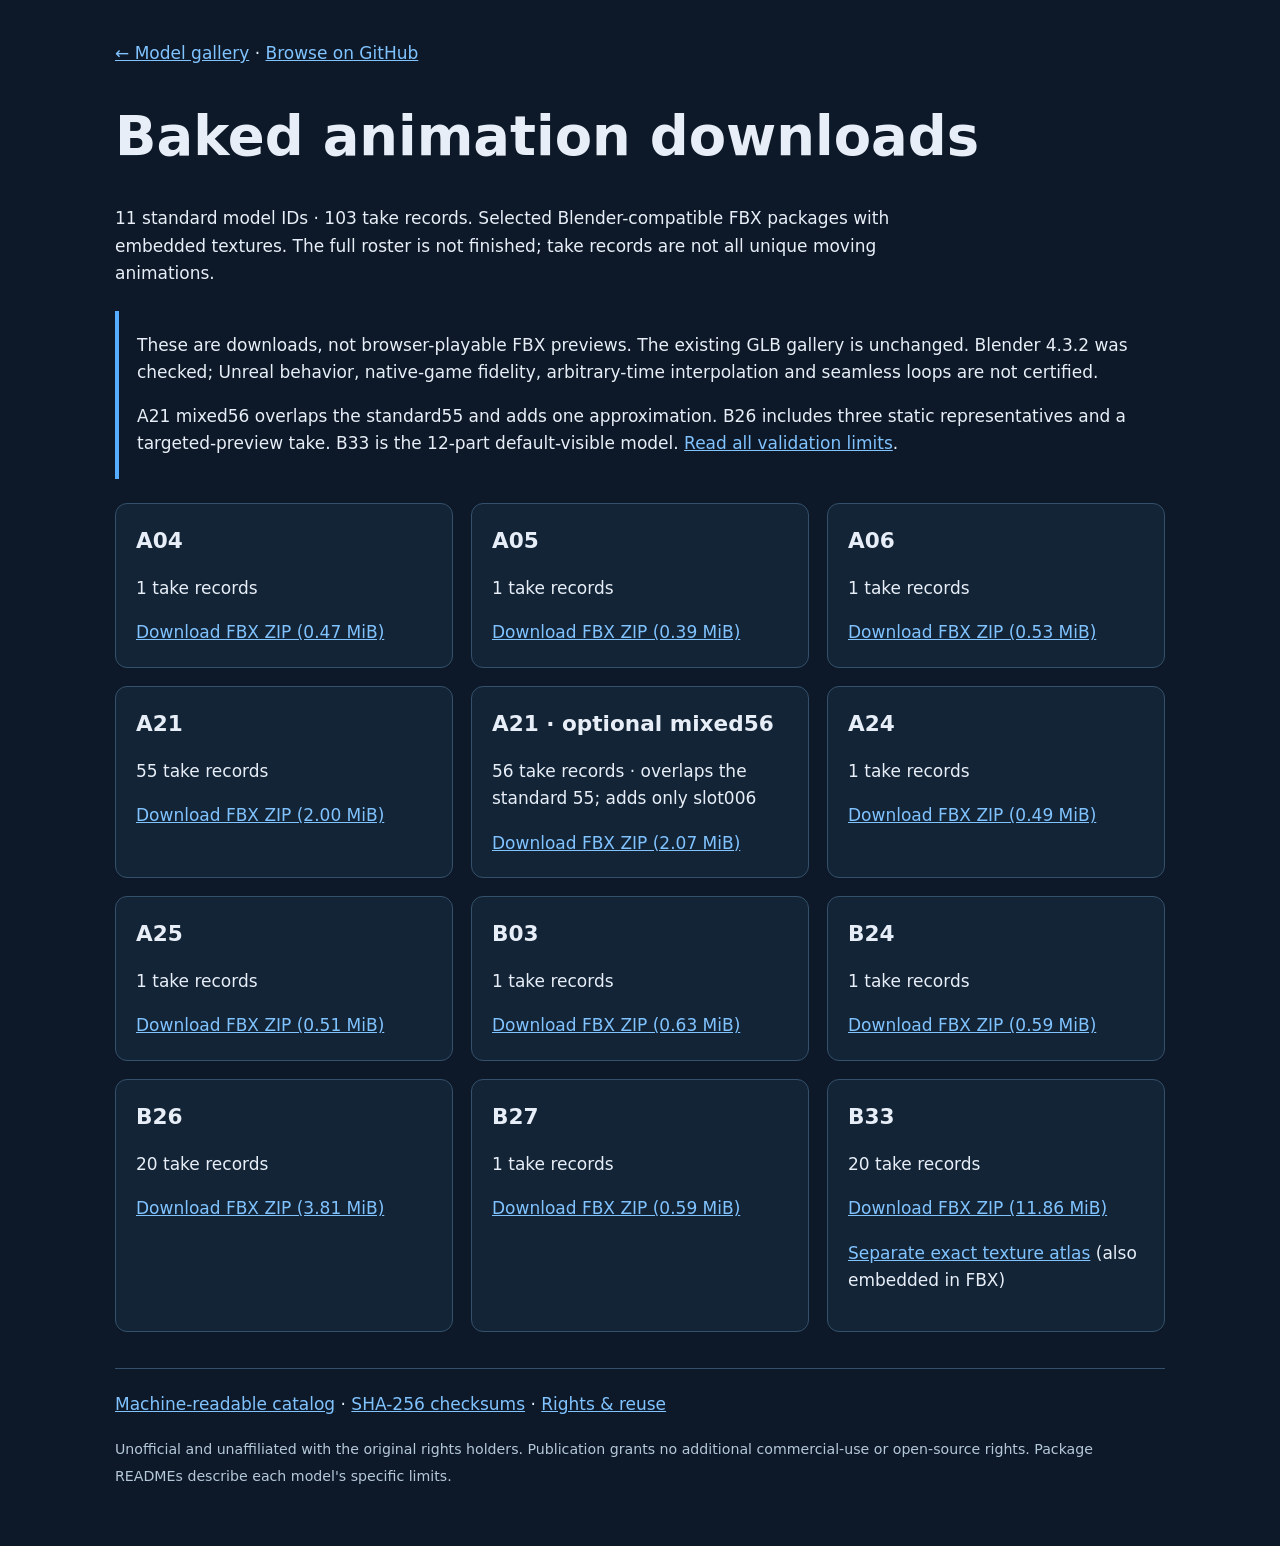
==== animations/index.html @ e0fa0abb "Add checked baked animation downloads for 11 source IDs" ====
<!doctype html>
<html lang="en"><head><meta charset="utf-8"><meta name="viewport" content="width=device-width, initial-scale=1"><title>Zoids animation downloads · CDworks</title><meta name="description" content="Experimental baked FBX animation downloads for 11 Zoids VS III source IDs, with documented compatibility limits."><style>body{margin:0;background:#0d1928;color:#e7eef7;font:17px/1.6 system-ui,sans-serif}main{max-width:1050px;margin:auto;padding:40px 24px}a{color:#80c3ff}h1{line-height:1.2;font-size:clamp(2rem,5vw,3.4rem)}.lead{max-width:850px}ul{list-style:none;padding:0;display:grid;grid-template-columns:repeat(auto-fit,minmax(260px,1fr));gap:18px}li{border:1px solid #34516b;border-radius:12px;padding:20px;background:#132437}li h2{font-size:1.35rem;margin:0}small{color:#b5c8da}.notice{border-left:4px solid #56adff;padding:4px 18px;margin:24px 0}footer{margin-top:36px;border-top:1px solid #34516b;padding-top:22px}</style></head>
<body><main><nav><a href="../">← Model gallery</a> · <a href="https://github.com/CDworks-Design/zoids-vs3-assets/tree/main/animations">Browse on GitHub</a></nav><h1>Baked animation downloads</h1><p class="lead">11 standard model IDs · 103 take records. Selected Blender-compatible FBX packages with embedded textures. The full roster is not finished; take records are not all unique moving animations.</p>
<div class="notice"><p>These are downloads, not browser-playable FBX previews. The existing GLB gallery is unchanged. Blender 4.3.2 was checked; Unreal behavior, native-game fidelity, arbitrary-time interpolation and seamless loops are not certified.</p><p>A21 mixed56 overlaps the standard55 and adds one approximation. B26 includes three static representatives and a targeted-preview take. B33 is the 12-part default-visible model. <a href="https://github.com/CDworks-Design/zoids-vs3-assets/blob/main/animations/README.md">Read all validation limits</a>.</p></div>
<ul><li><h2>A04</h2><p>1 take records</p><a href="downloads/A04-blender-compat-1-takes.zip" download>Download FBX ZIP (0.47 MiB)</a></li>
<li><h2>A05</h2><p>1 take records</p><a href="downloads/A05-blender-compat-1-takes.zip" download>Download FBX ZIP (0.39 MiB)</a></li>
<li><h2>A06</h2><p>1 take records</p><a href="downloads/A06-blender-compat-1-takes.zip" download>Download FBX ZIP (0.53 MiB)</a></li>
<li><h2>A21</h2><p>55 take records</p><a href="downloads/A21-blender-compat-55-takes.zip" download>Download FBX ZIP (2.00 MiB)</a></li>
<li><h2>A21 · optional mixed56</h2><p>56 take records · overlaps the standard 55; adds only slot006</p><a href="downloads/A21-mixed56-approximation-56-takes.zip" download>Download FBX ZIP (2.07 MiB)</a></li>
<li><h2>A24</h2><p>1 take records</p><a href="downloads/A24-blender-compat-1-takes.zip" download>Download FBX ZIP (0.49 MiB)</a></li>
<li><h2>A25</h2><p>1 take records</p><a href="downloads/A25-blender-compat-1-takes.zip" download>Download FBX ZIP (0.51 MiB)</a></li>
<li><h2>B03</h2><p>1 take records</p><a href="downloads/B03-blender-compat-1-takes.zip" download>Download FBX ZIP (0.63 MiB)</a></li>
<li><h2>B24</h2><p>1 take records</p><a href="downloads/B24-blender-compat-1-takes.zip" download>Download FBX ZIP (0.59 MiB)</a></li>
<li><h2>B26</h2><p>20 take records</p><a href="downloads/B26-blender-compat-20-takes.zip" download>Download FBX ZIP (3.81 MiB)</a></li>
<li><h2>B27</h2><p>1 take records</p><a href="downloads/B27-blender-compat-1-takes.zip" download>Download FBX ZIP (0.59 MiB)</a></li>
<li><h2>B33</h2><p>20 take records</p><a href="downloads/B33-blender-compat-20-takes.zip" download>Download FBX ZIP (11.86 MiB)</a><p><a href="downloads/b33_tex_014560_cmpr.png" download>Separate exact texture atlas</a> (also embedded in FBX)</p></li></ul><footer><a href="catalog.json">Machine-readable catalog</a> · <a href="SHA256SUMS">SHA-256 checksums</a> · <a href="https://github.com/CDworks-Design/zoids-vs3-assets/blob/main/ASSET_RIGHTS.md">Rights &amp; reuse</a><p><small>Unofficial and unaffiliated with the original rights holders. Publication grants no additional commercial-use or open-source rights. Package READMEs describe each model's specific limits.</small></p></footer></main></body></html>
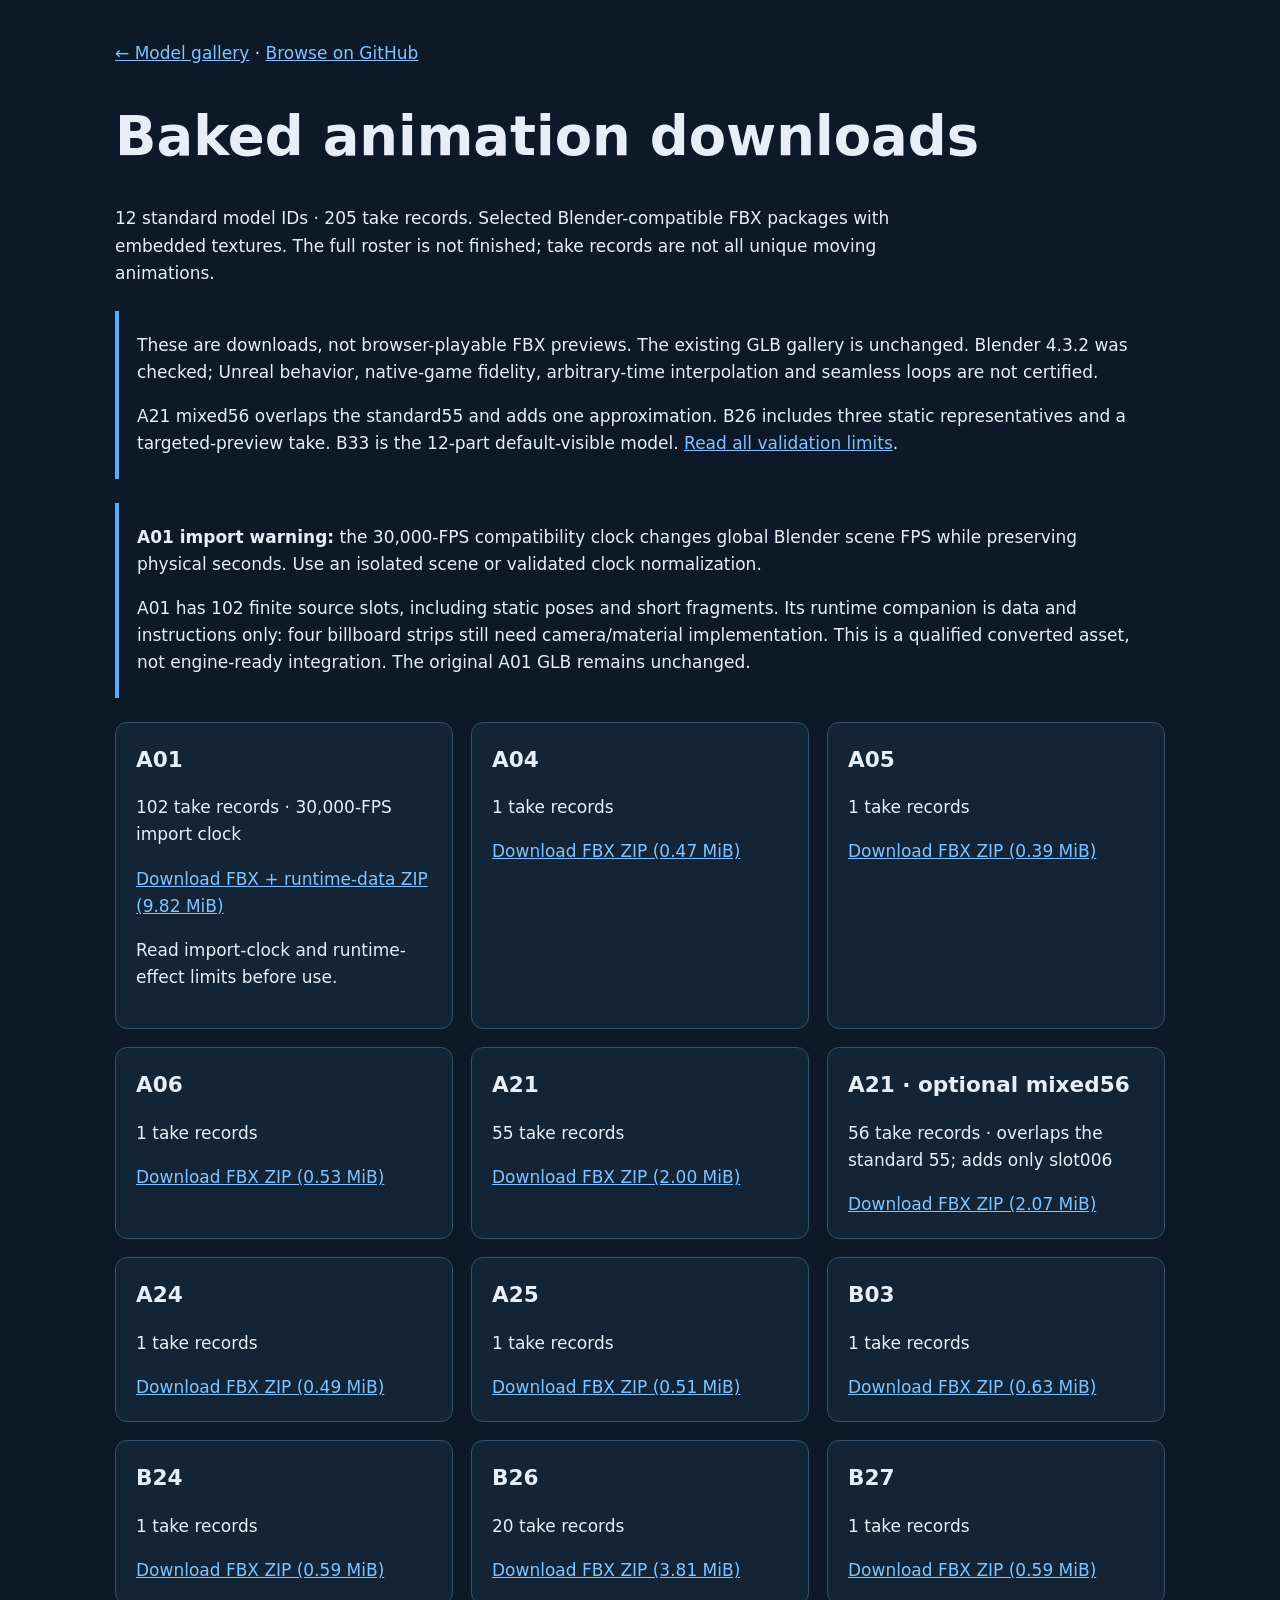
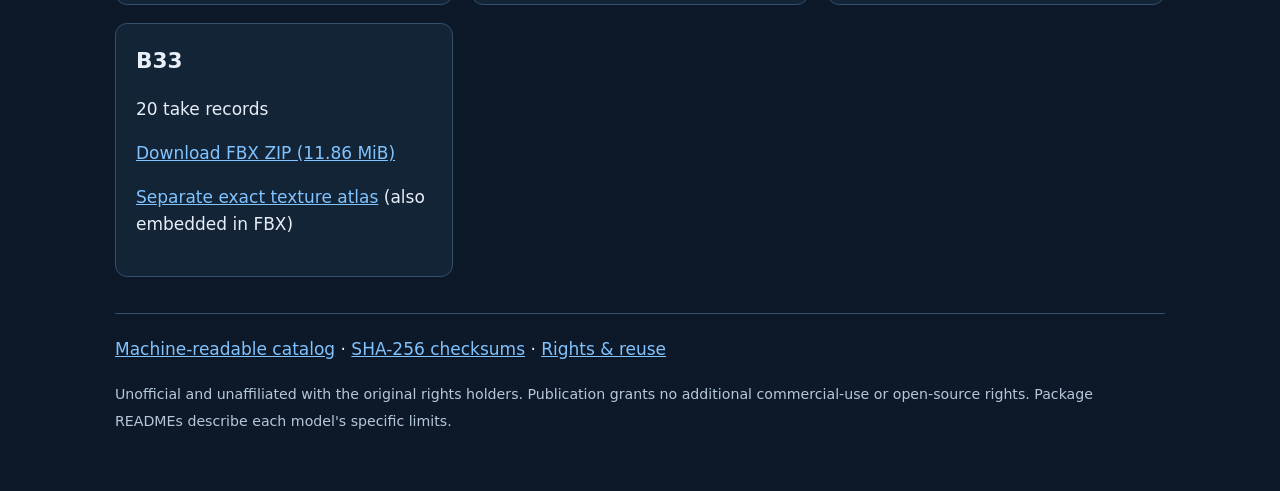
==== commit 319fd2e4: "Add qualified A01 102-take converted asset package and runtime caveats" ====
--- a/animations/index.html
+++ b/animations/index.html
@@ -1,8 +1,10 @@
 <!doctype html>
-<html lang="en"><head><meta charset="utf-8"><meta name="viewport" content="width=device-width, initial-scale=1"><title>Zoids animation downloads · CDworks</title><meta name="description" content="Experimental baked FBX animation downloads for 11 Zoids VS III source IDs, with documented compatibility limits."><style>body{margin:0;background:#0d1928;color:#e7eef7;font:17px/1.6 system-ui,sans-serif}main{max-width:1050px;margin:auto;padding:40px 24px}a{color:#80c3ff}h1{line-height:1.2;font-size:clamp(2rem,5vw,3.4rem)}.lead{max-width:850px}ul{list-style:none;padding:0;display:grid;grid-template-columns:repeat(auto-fit,minmax(260px,1fr));gap:18px}li{border:1px solid #34516b;border-radius:12px;padding:20px;background:#132437}li h2{font-size:1.35rem;margin:0}small{color:#b5c8da}.notice{border-left:4px solid #56adff;padding:4px 18px;margin:24px 0}footer{margin-top:36px;border-top:1px solid #34516b;padding-top:22px}</style></head>
-<body><main><nav><a href="../">← Model gallery</a> · <a href="https://github.com/CDworks-Design/zoids-vs3-assets/tree/main/animations">Browse on GitHub</a></nav><h1>Baked animation downloads</h1><p class="lead">11 standard model IDs · 103 take records. Selected Blender-compatible FBX packages with embedded textures. The full roster is not finished; take records are not all unique moving animations.</p>
+<html lang="en"><head><meta charset="utf-8"><meta name="viewport" content="width=device-width, initial-scale=1"><title>Zoids animation downloads · CDworks</title><meta name="description" content="Experimental baked FBX animation downloads for 12 Zoids VS III source IDs, with documented compatibility limits."><style>body{margin:0;background:#0d1928;color:#e7eef7;font:17px/1.6 system-ui,sans-serif}main{max-width:1050px;margin:auto;padding:40px 24px}a{color:#80c3ff}h1{line-height:1.2;font-size:clamp(2rem,5vw,3.4rem)}.lead{max-width:850px}ul{list-style:none;padding:0;display:grid;grid-template-columns:repeat(auto-fit,minmax(260px,1fr));gap:18px}li{border:1px solid #34516b;border-radius:12px;padding:20px;background:#132437}li h2{font-size:1.35rem;margin:0}small{color:#b5c8da}.notice{border-left:4px solid #56adff;padding:4px 18px;margin:24px 0}footer{margin-top:36px;border-top:1px solid #34516b;padding-top:22px}</style></head>
+<body><main><nav><a href="../">← Model gallery</a> · <a href="https://github.com/CDworks-Design/zoids-vs3-assets/tree/main/animations">Browse on GitHub</a></nav><h1>Baked animation downloads</h1><p class="lead">12 standard model IDs · 205 take records. Selected Blender-compatible FBX packages with embedded textures. The full roster is not finished; take records are not all unique moving animations.</p>
 <div class="notice"><p>These are downloads, not browser-playable FBX previews. The existing GLB gallery is unchanged. Blender 4.3.2 was checked; Unreal behavior, native-game fidelity, arbitrary-time interpolation and seamless loops are not certified.</p><p>A21 mixed56 overlaps the standard55 and adds one approximation. B26 includes three static representatives and a targeted-preview take. B33 is the 12-part default-visible model. <a href="https://github.com/CDworks-Design/zoids-vs3-assets/blob/main/animations/README.md">Read all validation limits</a>.</p></div>
-<ul><li><h2>A04</h2><p>1 take records</p><a href="downloads/A04-blender-compat-1-takes.zip" download>Download FBX ZIP (0.47 MiB)</a></li>
+<div class="notice"><p><strong>A01 import warning:</strong> the 30,000-FPS compatibility clock changes global Blender scene FPS while preserving physical seconds. Use an isolated scene or validated clock normalization.</p><p>A01 has 102 finite source slots, including static poses and short fragments. Its runtime companion is data and instructions only: four billboard strips still need camera/material implementation. This is a qualified converted asset, not engine-ready integration. The original A01 GLB remains unchanged.</p></div>
+<ul><li><h2>A01</h2><p>102 take records · 30,000-FPS import clock</p><a href="downloads/A01_102_TAKES_IMPORTCLOCK30000.zip" download>Download FBX + runtime-data ZIP (9.82 MiB)</a><p>Read import-clock and runtime-effect limits before use.</p></li>
+<li><h2>A04</h2><p>1 take records</p><a href="downloads/A04-blender-compat-1-takes.zip" download>Download FBX ZIP (0.47 MiB)</a></li>
 <li><h2>A05</h2><p>1 take records</p><a href="downloads/A05-blender-compat-1-takes.zip" download>Download FBX ZIP (0.39 MiB)</a></li>
 <li><h2>A06</h2><p>1 take records</p><a href="downloads/A06-blender-compat-1-takes.zip" download>Download FBX ZIP (0.53 MiB)</a></li>
 <li><h2>A21</h2><p>55 take records</p><a href="downloads/A21-blender-compat-55-takes.zip" download>Download FBX ZIP (2.00 MiB)</a></li>
@@ -15,3 +17,4 @@
 <li><h2>B27</h2><p>1 take records</p><a href="downloads/B27-blender-compat-1-takes.zip" download>Download FBX ZIP (0.59 MiB)</a></li>
 <li><h2>B33</h2><p>20 take records</p><a href="downloads/B33-blender-compat-20-takes.zip" download>Download FBX ZIP (11.86 MiB)</a><p><a href="downloads/b33_tex_014560_cmpr.png" download>Separate exact texture atlas</a> (also embedded in FBX)</p></li></ul><footer><a href="catalog.json">Machine-readable catalog</a> · <a href="SHA256SUMS">SHA-256 checksums</a> · <a href="https://github.com/CDworks-Design/zoids-vs3-assets/blob/main/ASSET_RIGHTS.md">Rights &amp; reuse</a><p><small>Unofficial and unaffiliated with the original rights holders. Publication grants no additional commercial-use or open-source rights. Package READMEs describe each model's specific limits.</small></p></footer></main></body></html>
 
+
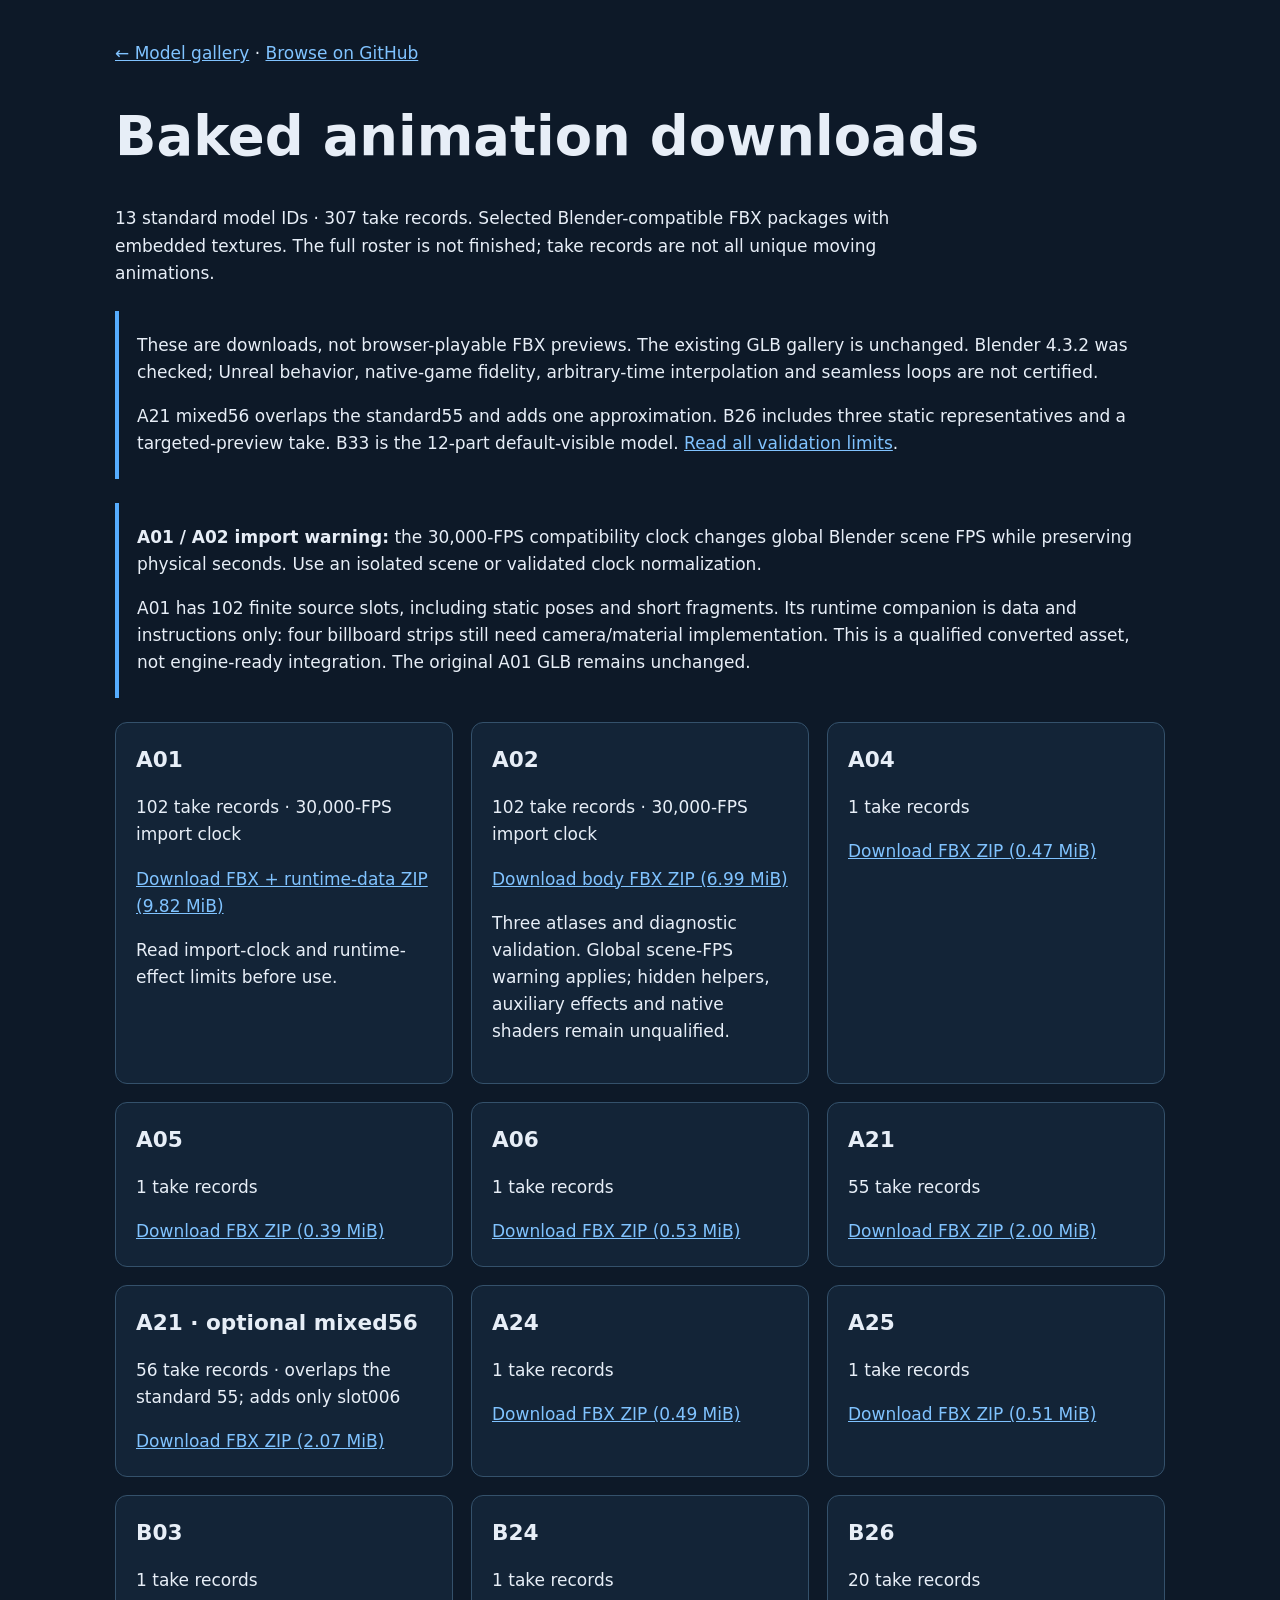
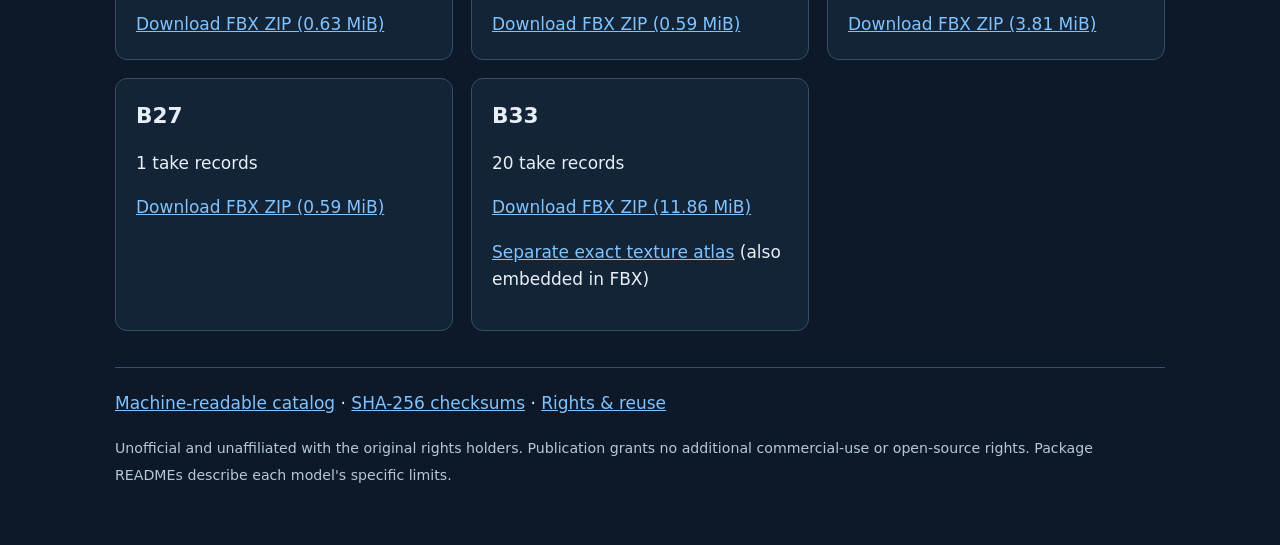
==== commit 89e503d7: "Publish qualified A02 102-slot body animation bank and progress" ====
--- a/animations/index.html
+++ b/animations/index.html
@@ -1,9 +1,10 @@
 <!doctype html>
-<html lang="en"><head><meta charset="utf-8"><meta name="viewport" content="width=device-width, initial-scale=1"><title>Zoids animation downloads · CDworks</title><meta name="description" content="Experimental baked FBX animation downloads for 12 Zoids VS III source IDs, with documented compatibility limits."><style>body{margin:0;background:#0d1928;color:#e7eef7;font:17px/1.6 system-ui,sans-serif}main{max-width:1050px;margin:auto;padding:40px 24px}a{color:#80c3ff}h1{line-height:1.2;font-size:clamp(2rem,5vw,3.4rem)}.lead{max-width:850px}ul{list-style:none;padding:0;display:grid;grid-template-columns:repeat(auto-fit,minmax(260px,1fr));gap:18px}li{border:1px solid #34516b;border-radius:12px;padding:20px;background:#132437}li h2{font-size:1.35rem;margin:0}small{color:#b5c8da}.notice{border-left:4px solid #56adff;padding:4px 18px;margin:24px 0}footer{margin-top:36px;border-top:1px solid #34516b;padding-top:22px}</style></head>
-<body><main><nav><a href="../">← Model gallery</a> · <a href="https://github.com/CDworks-Design/zoids-vs3-assets/tree/main/animations">Browse on GitHub</a></nav><h1>Baked animation downloads</h1><p class="lead">12 standard model IDs · 205 take records. Selected Blender-compatible FBX packages with embedded textures. The full roster is not finished; take records are not all unique moving animations.</p>
+<html lang="en"><head><meta charset="utf-8"><meta name="viewport" content="width=device-width, initial-scale=1"><title>Zoids animation downloads · CDworks</title><meta name="description" content="Experimental baked FBX animation downloads for 13 Zoids VS III source IDs, with documented compatibility limits."><style>body{margin:0;background:#0d1928;color:#e7eef7;font:17px/1.6 system-ui,sans-serif}main{max-width:1050px;margin:auto;padding:40px 24px}a{color:#80c3ff}h1{line-height:1.2;font-size:clamp(2rem,5vw,3.4rem)}.lead{max-width:850px}ul{list-style:none;padding:0;display:grid;grid-template-columns:repeat(auto-fit,minmax(260px,1fr));gap:18px}li{border:1px solid #34516b;border-radius:12px;padding:20px;background:#132437}li h2{font-size:1.35rem;margin:0}small{color:#b5c8da}.notice{border-left:4px solid #56adff;padding:4px 18px;margin:24px 0}footer{margin-top:36px;border-top:1px solid #34516b;padding-top:22px}</style></head>
+<body><main><nav><a href="../">← Model gallery</a> · <a href="https://github.com/CDworks-Design/zoids-vs3-assets/tree/main/animations">Browse on GitHub</a></nav><h1>Baked animation downloads</h1><p class="lead">13 standard model IDs · 307 take records. Selected Blender-compatible FBX packages with embedded textures. The full roster is not finished; take records are not all unique moving animations.</p>
 <div class="notice"><p>These are downloads, not browser-playable FBX previews. The existing GLB gallery is unchanged. Blender 4.3.2 was checked; Unreal behavior, native-game fidelity, arbitrary-time interpolation and seamless loops are not certified.</p><p>A21 mixed56 overlaps the standard55 and adds one approximation. B26 includes three static representatives and a targeted-preview take. B33 is the 12-part default-visible model. <a href="https://github.com/CDworks-Design/zoids-vs3-assets/blob/main/animations/README.md">Read all validation limits</a>.</p></div>
-<div class="notice"><p><strong>A01 import warning:</strong> the 30,000-FPS compatibility clock changes global Blender scene FPS while preserving physical seconds. Use an isolated scene or validated clock normalization.</p><p>A01 has 102 finite source slots, including static poses and short fragments. Its runtime companion is data and instructions only: four billboard strips still need camera/material implementation. This is a qualified converted asset, not engine-ready integration. The original A01 GLB remains unchanged.</p></div>
+<div class="notice"><p><strong>A01 / A02 import warning:</strong> the 30,000-FPS compatibility clock changes global Blender scene FPS while preserving physical seconds. Use an isolated scene or validated clock normalization.</p><p>A01 has 102 finite source slots, including static poses and short fragments. Its runtime companion is data and instructions only: four billboard strips still need camera/material implementation. This is a qualified converted asset, not engine-ready integration. The original A01 GLB remains unchanged.</p></div>
 <ul><li><h2>A01</h2><p>102 take records · 30,000-FPS import clock</p><a href="downloads/A01_102_TAKES_IMPORTCLOCK30000.zip" download>Download FBX + runtime-data ZIP (9.82 MiB)</a><p>Read import-clock and runtime-effect limits before use.</p></li>
+<li><h2>A02</h2><p>102 take records · 30,000-FPS import clock</p><a href="downloads/A02_102_TAKES_IMPORTCLOCK30000.zip" download>Download body FBX ZIP (6.99 MiB)</a><p>Three atlases and diagnostic validation. Global scene-FPS warning applies; hidden helpers, auxiliary effects and native shaders remain unqualified.</p></li>
 <li><h2>A04</h2><p>1 take records</p><a href="downloads/A04-blender-compat-1-takes.zip" download>Download FBX ZIP (0.47 MiB)</a></li>
 <li><h2>A05</h2><p>1 take records</p><a href="downloads/A05-blender-compat-1-takes.zip" download>Download FBX ZIP (0.39 MiB)</a></li>
 <li><h2>A06</h2><p>1 take records</p><a href="downloads/A06-blender-compat-1-takes.zip" download>Download FBX ZIP (0.53 MiB)</a></li>
@@ -18,3 +19,4 @@
 <li><h2>B33</h2><p>20 take records</p><a href="downloads/B33-blender-compat-20-takes.zip" download>Download FBX ZIP (11.86 MiB)</a><p><a href="downloads/b33_tex_014560_cmpr.png" download>Separate exact texture atlas</a> (also embedded in FBX)</p></li></ul><footer><a href="catalog.json">Machine-readable catalog</a> · <a href="SHA256SUMS">SHA-256 checksums</a> · <a href="https://github.com/CDworks-Design/zoids-vs3-assets/blob/main/ASSET_RIGHTS.md">Rights &amp; reuse</a><p><small>Unofficial and unaffiliated with the original rights holders. Publication grants no additional commercial-use or open-source rights. Package READMEs describe each model's specific limits.</small></p></footer></main></body></html>
 
 
+
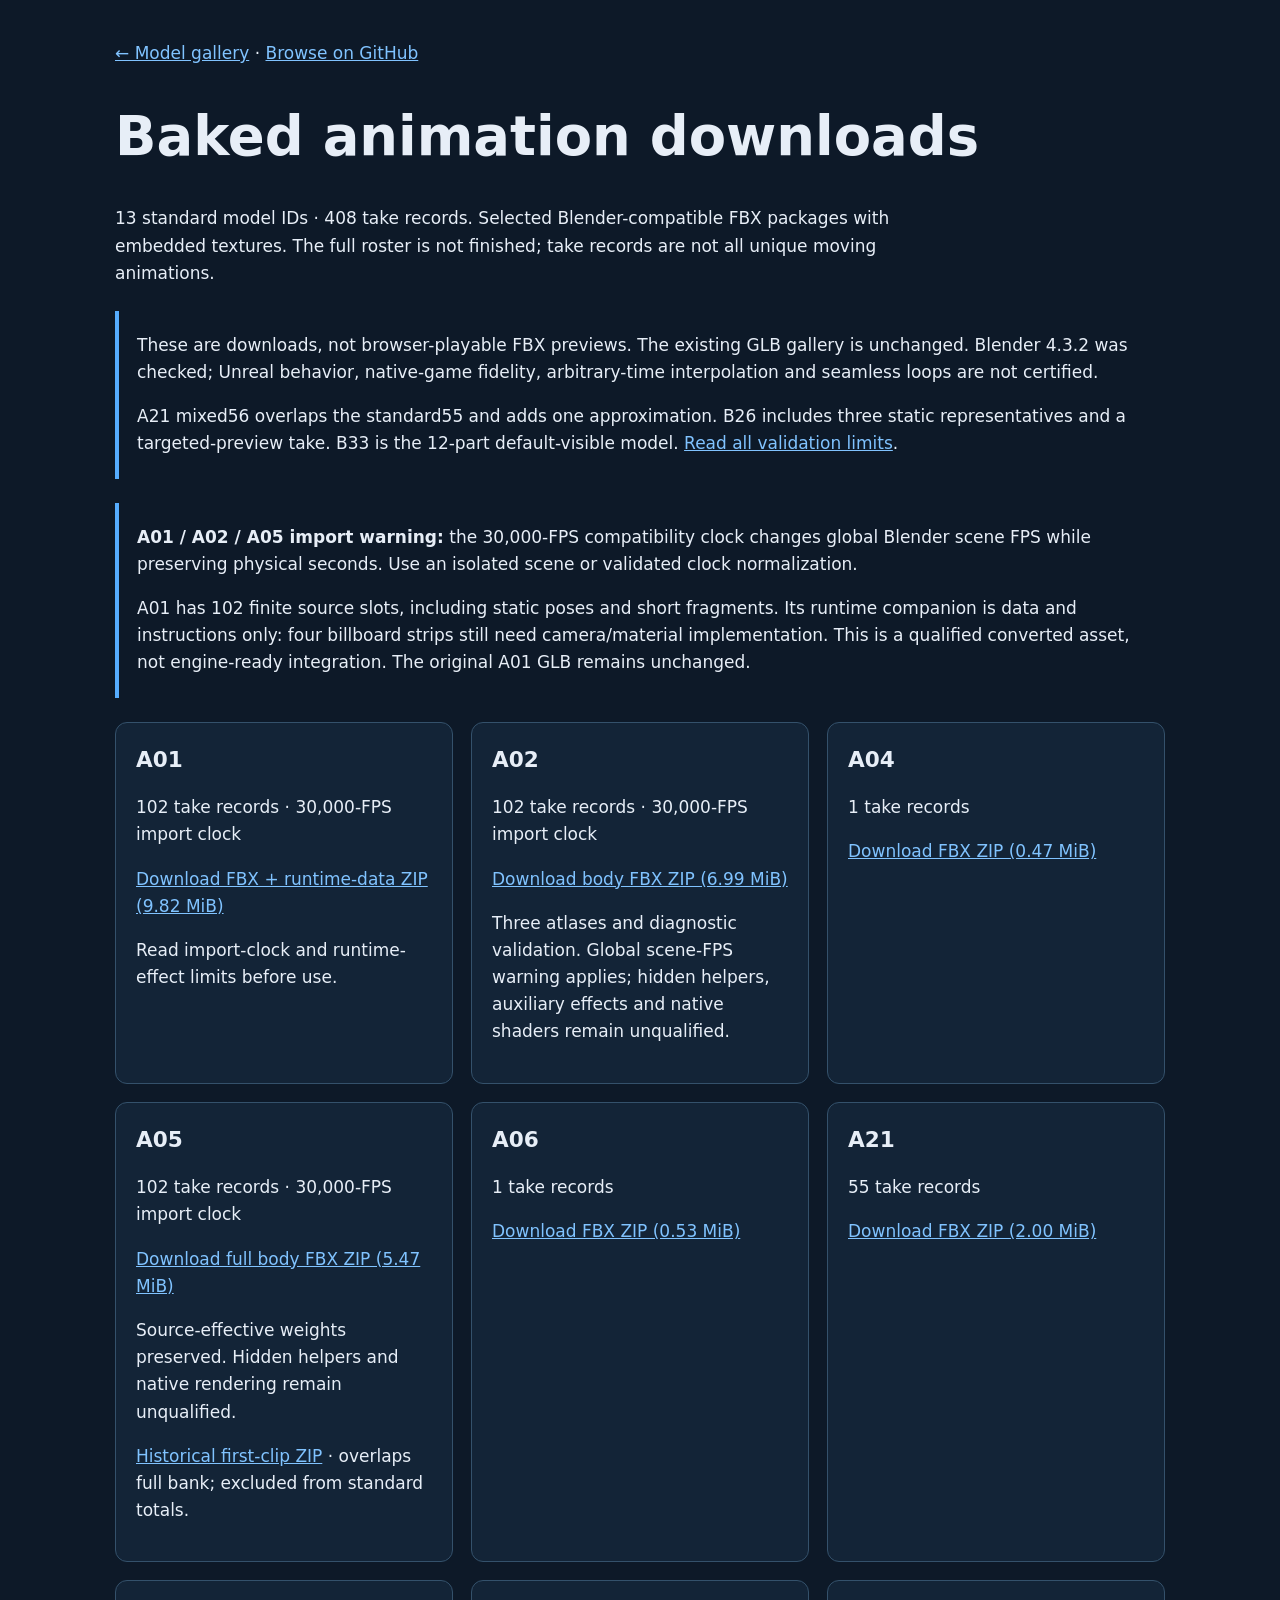
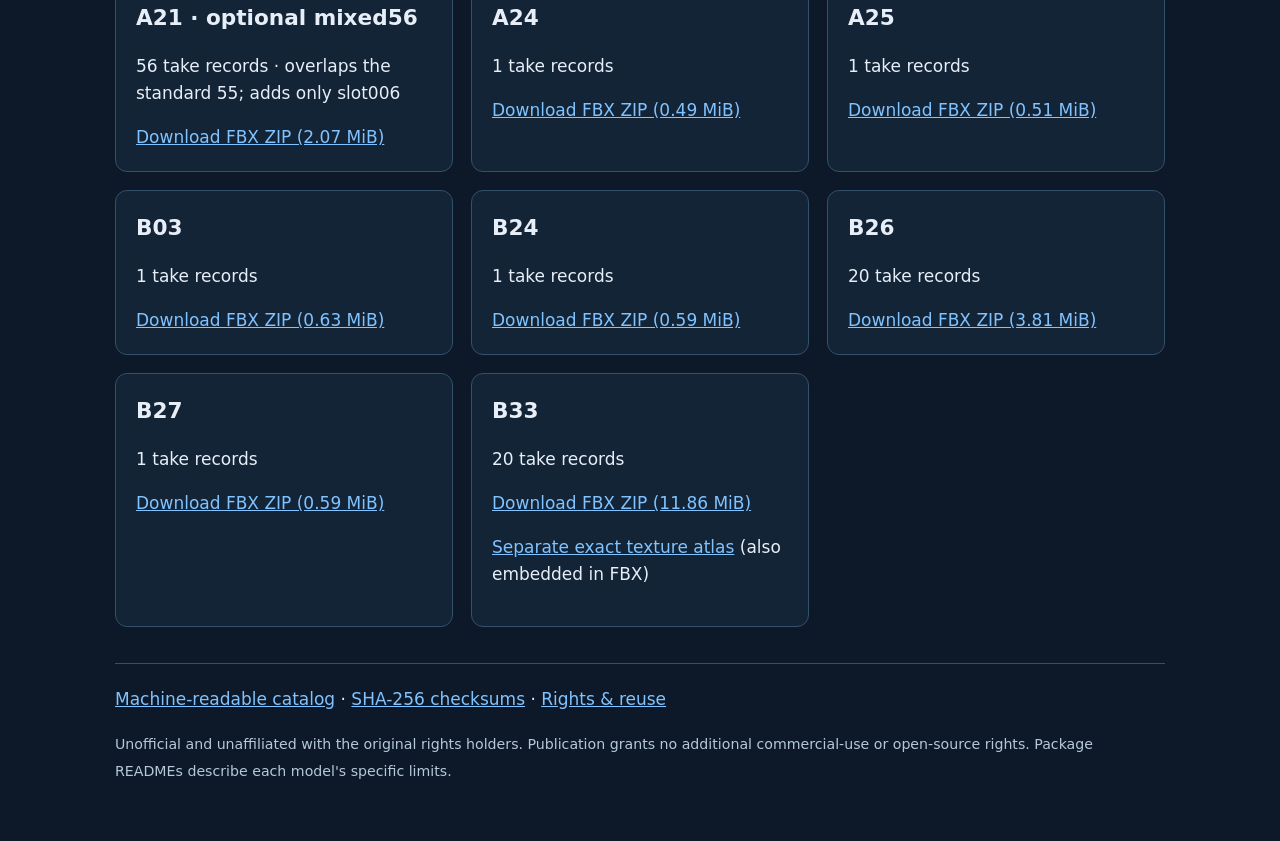
==== commit 9dd9a1dc: "Publish qualified A05 full102 body bank; retain historical first clip separately" ====
--- a/animations/index.html
+++ b/animations/index.html
@@ -1,12 +1,12 @@
 <!doctype html>
 <html lang="en"><head><meta charset="utf-8"><meta name="viewport" content="width=device-width, initial-scale=1"><title>Zoids animation downloads · CDworks</title><meta name="description" content="Experimental baked FBX animation downloads for 13 Zoids VS III source IDs, with documented compatibility limits."><style>body{margin:0;background:#0d1928;color:#e7eef7;font:17px/1.6 system-ui,sans-serif}main{max-width:1050px;margin:auto;padding:40px 24px}a{color:#80c3ff}h1{line-height:1.2;font-size:clamp(2rem,5vw,3.4rem)}.lead{max-width:850px}ul{list-style:none;padding:0;display:grid;grid-template-columns:repeat(auto-fit,minmax(260px,1fr));gap:18px}li{border:1px solid #34516b;border-radius:12px;padding:20px;background:#132437}li h2{font-size:1.35rem;margin:0}small{color:#b5c8da}.notice{border-left:4px solid #56adff;padding:4px 18px;margin:24px 0}footer{margin-top:36px;border-top:1px solid #34516b;padding-top:22px}</style></head>
-<body><main><nav><a href="../">← Model gallery</a> · <a href="https://github.com/CDworks-Design/zoids-vs3-assets/tree/main/animations">Browse on GitHub</a></nav><h1>Baked animation downloads</h1><p class="lead">13 standard model IDs · 307 take records. Selected Blender-compatible FBX packages with embedded textures. The full roster is not finished; take records are not all unique moving animations.</p>
+<body><main><nav><a href="../">← Model gallery</a> · <a href="https://github.com/CDworks-Design/zoids-vs3-assets/tree/main/animations">Browse on GitHub</a></nav><h1>Baked animation downloads</h1><p class="lead">13 standard model IDs · 408 take records. Selected Blender-compatible FBX packages with embedded textures. The full roster is not finished; take records are not all unique moving animations.</p>
 <div class="notice"><p>These are downloads, not browser-playable FBX previews. The existing GLB gallery is unchanged. Blender 4.3.2 was checked; Unreal behavior, native-game fidelity, arbitrary-time interpolation and seamless loops are not certified.</p><p>A21 mixed56 overlaps the standard55 and adds one approximation. B26 includes three static representatives and a targeted-preview take. B33 is the 12-part default-visible model. <a href="https://github.com/CDworks-Design/zoids-vs3-assets/blob/main/animations/README.md">Read all validation limits</a>.</p></div>
-<div class="notice"><p><strong>A01 / A02 import warning:</strong> the 30,000-FPS compatibility clock changes global Blender scene FPS while preserving physical seconds. Use an isolated scene or validated clock normalization.</p><p>A01 has 102 finite source slots, including static poses and short fragments. Its runtime companion is data and instructions only: four billboard strips still need camera/material implementation. This is a qualified converted asset, not engine-ready integration. The original A01 GLB remains unchanged.</p></div>
+<div class="notice"><p><strong>A01 / A02 / A05 import warning:</strong> the 30,000-FPS compatibility clock changes global Blender scene FPS while preserving physical seconds. Use an isolated scene or validated clock normalization.</p><p>A01 has 102 finite source slots, including static poses and short fragments. Its runtime companion is data and instructions only: four billboard strips still need camera/material implementation. This is a qualified converted asset, not engine-ready integration. The original A01 GLB remains unchanged.</p></div>
 <ul><li><h2>A01</h2><p>102 take records · 30,000-FPS import clock</p><a href="downloads/A01_102_TAKES_IMPORTCLOCK30000.zip" download>Download FBX + runtime-data ZIP (9.82 MiB)</a><p>Read import-clock and runtime-effect limits before use.</p></li>
 <li><h2>A02</h2><p>102 take records · 30,000-FPS import clock</p><a href="downloads/A02_102_TAKES_IMPORTCLOCK30000.zip" download>Download body FBX ZIP (6.99 MiB)</a><p>Three atlases and diagnostic validation. Global scene-FPS warning applies; hidden helpers, auxiliary effects and native shaders remain unqualified.</p></li>
 <li><h2>A04</h2><p>1 take records</p><a href="downloads/A04-blender-compat-1-takes.zip" download>Download FBX ZIP (0.47 MiB)</a></li>
-<li><h2>A05</h2><p>1 take records</p><a href="downloads/A05-blender-compat-1-takes.zip" download>Download FBX ZIP (0.39 MiB)</a></li>
+<li><h2>A05</h2><p>102 take records · 30,000-FPS import clock</p><a href="downloads/A05_102_TAKES_IMPORTCLOCK30000.zip" download>Download full body FBX ZIP (5.47 MiB)</a><p>Source-effective weights preserved. Hidden helpers and native rendering remain unqualified.</p><p><a href="downloads/A05-blender-compat-1-takes.zip" download>Historical first-clip ZIP</a> · overlaps full bank; excluded from standard totals.</p></li>
 <li><h2>A06</h2><p>1 take records</p><a href="downloads/A06-blender-compat-1-takes.zip" download>Download FBX ZIP (0.53 MiB)</a></li>
 <li><h2>A21</h2><p>55 take records</p><a href="downloads/A21-blender-compat-55-takes.zip" download>Download FBX ZIP (2.00 MiB)</a></li>
 <li><h2>A21 · optional mixed56</h2><p>56 take records · overlaps the standard 55; adds only slot006</p><a href="downloads/A21-mixed56-approximation-56-takes.zip" download>Download FBX ZIP (2.07 MiB)</a></li>
@@ -20,3 +20,4 @@
 
 
 
+
